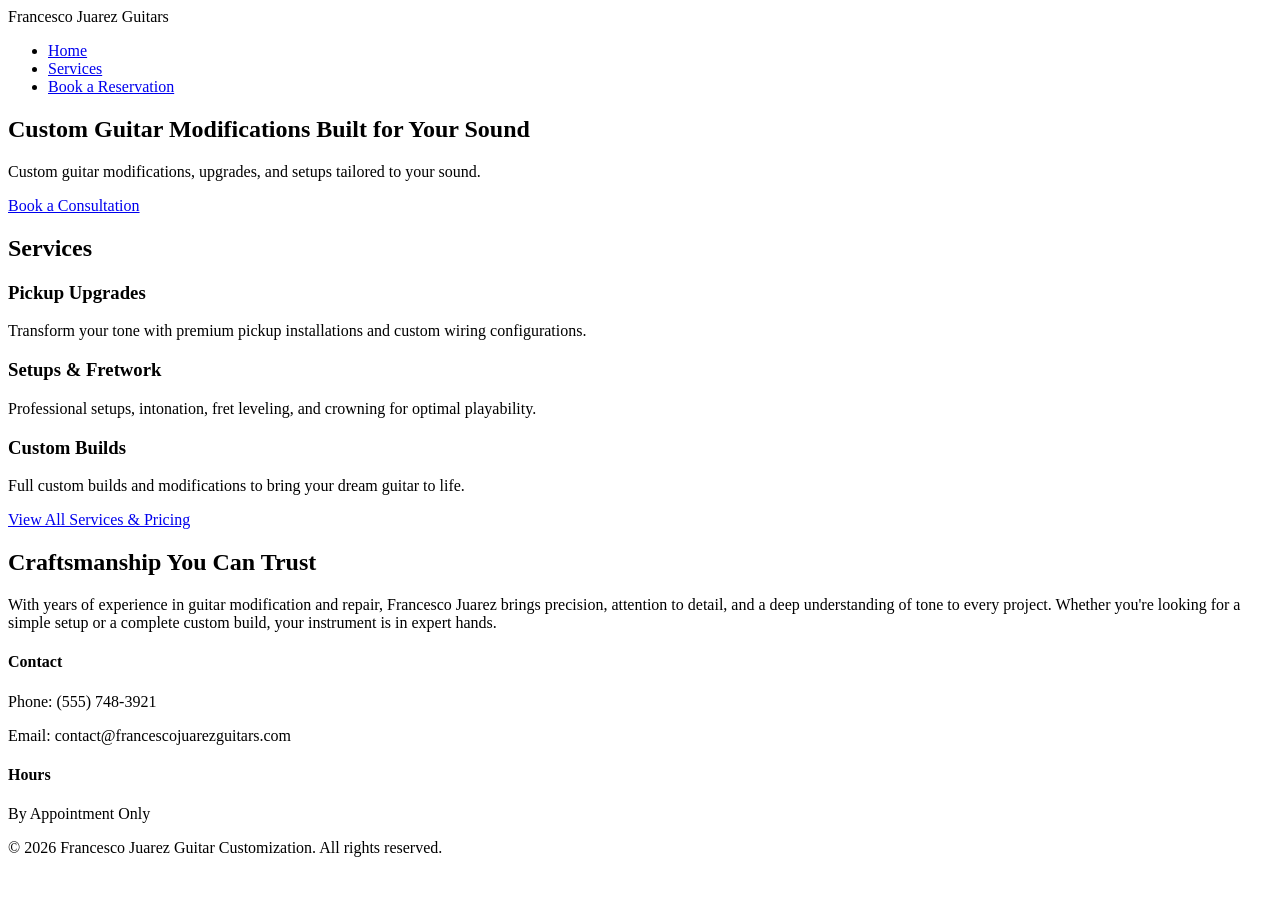
==== index.html @ 1827bc81 "Create index.html for guitar customization site Add a complete HTML structure for the Francesco Juar" ====
<!DOCTYPE html>
<html lang="en">
<head>
    <meta charset="UTF-8">
    <meta name="viewport" content="width=device-width, initial-scale=1.0">
    <title>Francesco Juarez Guitar Customization</title>
    <link rel="stylesheet" href="styles.css">
</head>
<body>
    <nav class="navbar">
        <div class="container">
            <div class="nav-brand">Francesco Juarez Guitars</div>
            <ul class="nav-links">
                <li><a href="index.html" class="active">Home</a></li>
                <li><a href="services.html">Services</a></li>
                <li><a href="book.html">Book a Reservation</a></li>
            </ul>
        </div>
    </nav>

    <section class="hero">
        <div class="container">
            <h1>Custom Guitar Modifications Built for Your Sound</h1>
            <p class="hero-subtitle">Custom guitar modifications, upgrades, and setups tailored to your sound.</p>
            <a href="book.html" class="btn btn-primary">Book a Consultation</a>
        </div>
    </section>

    <section class="services-preview">
        <div class="container">
            <h2>Services</h2>
            <div class="services-grid">
                <div class="service-card">
                    <div class="service-icon"></div>
                    <h3>Pickup Upgrades</h3>
                    <p>Transform your tone with premium pickup installations and custom wiring configurations.</p>
                </div>
                <div class="service-card">
                    <div class="service-icon"></div>
                    <h3>Setups & Fretwork</h3>
                    <p>Professional setups, intonation, fret leveling, and crowning for optimal playability.</p>
                </div>
                <div class="service-card">
                    <div class="service-icon"></div>
                    <h3>Custom Builds</h3>
                    <p>Full custom builds and modifications to bring your dream guitar to life.</p>
                </div>
            </div>
            <div class="services-cta">
                <a href="services.html" class="btn btn-secondary">View All Services & Pricing</a>
            </div>
        </div>
    </section>

    <section class="about">
        <div class="container">
            <h2>Craftsmanship You Can Trust</h2>
            <p>With years of experience in guitar modification and repair, Francesco Juarez brings precision, attention to detail, and a deep understanding of tone to every project. Whether you're looking for a simple setup or a complete custom build, your instrument is in expert hands.</p>
        </div>
    </section>

    <footer class="footer">
        <div class="container">
            <div class="footer-content">
                <div class="footer-section">
                    <h4>Contact</h4>
                    <p>Phone: (555) 748-3921</p>
                    <p>Email: contact@francescojuarezguitars.com</p>
                </div>
                <div class="footer-section">
                    <h4>Hours</h4>
                    <p>By Appointment Only</p>
                </div>
            </div>
            <div class="footer-bottom">
                <p>&copy; 2026 Francesco Juarez Guitar Customization. All rights reserved.</p>
            </div>
        </div>
    </footer>
</body>
</html>
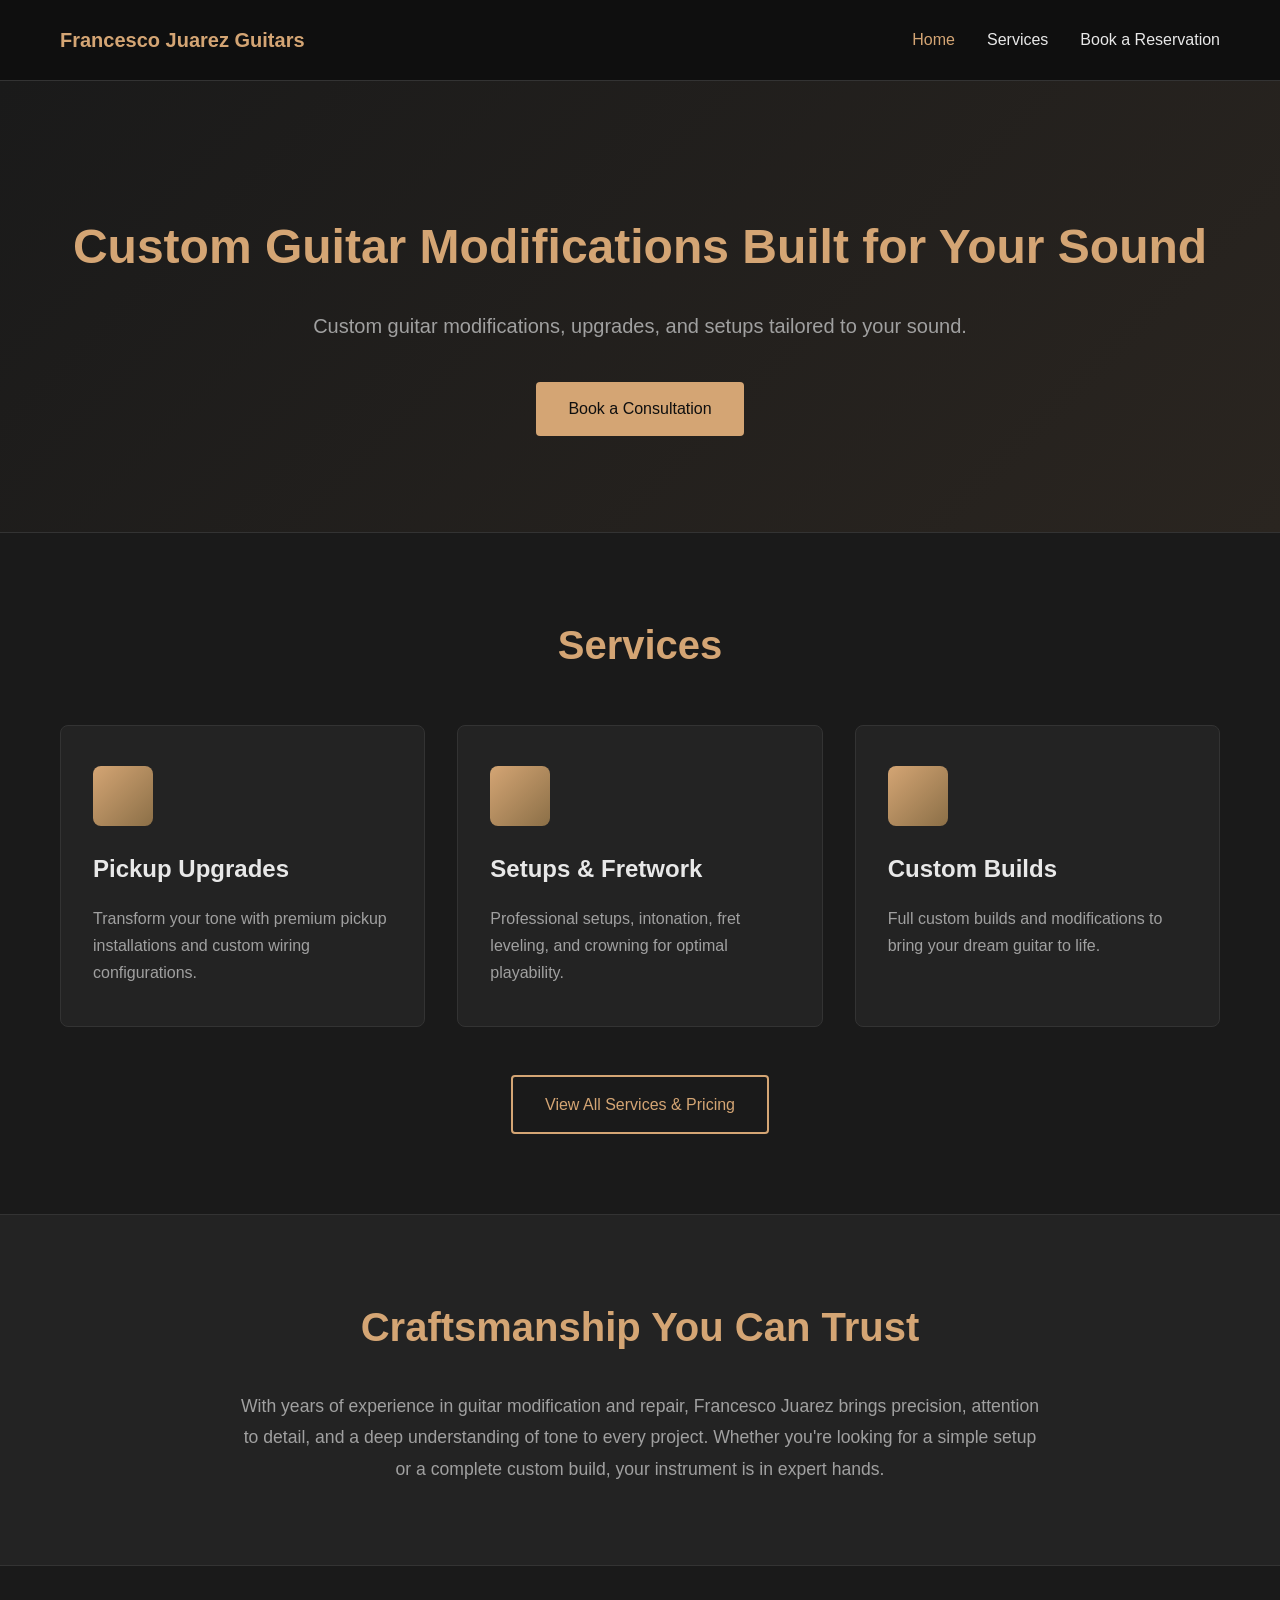
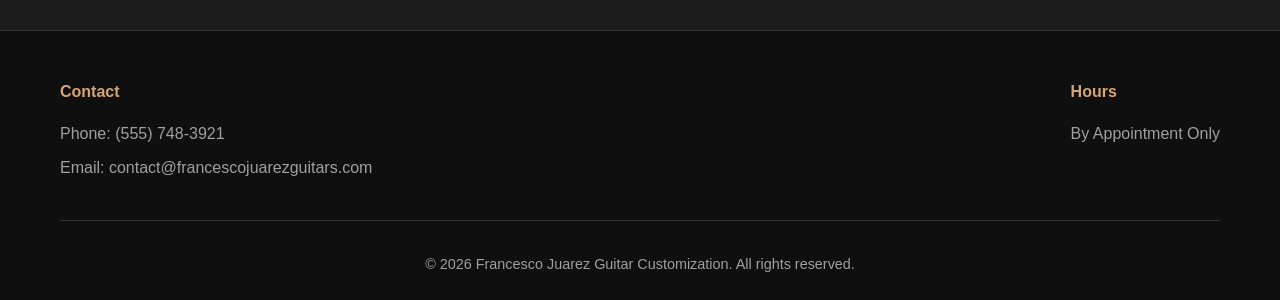
==== commit 4083bf1d: "Enhance hero and services sections with backgrounds Updated hero and services sections with backgrou" ====
--- a/index.html
+++ b/index.html
@@ -18,39 +18,41 @@
         </div>
     </nav>
 
-    <section class="hero">
-        <div class="container">
-            <h1>Custom Guitar Modifications Built for Your Sound</h1>
-            <p class="hero-subtitle">Custom guitar modifications, upgrades, and setups tailored to your sound.</p>
-            <a href="book.html" class="btn btn-primary">Book a Consultation</a>
-        </div>
-    </section>
+    <section class="hero hero-with-bg">
+    <div class="hero-overlay"></div>
+    <div class="container hero-content">
+        <h1>Custom Guitar Modifications Built for Your Sound</h1>
+        <p class="hero-subtitle">Custom guitar modifications, upgrades, and setups tailored to your sound.</p>
+        <a href="book.html" class="btn btn-primary">Book a Consultation</a>
+    </div>
+</section>
 
-    <section class="services-preview">
-        <div class="container">
-            <h2>Services</h2>
-            <div class="services-grid">
-                <div class="service-card">
-                    <div class="service-icon"></div>
-                    <h3>Pickup Upgrades</h3>
-                    <p>Transform your tone with premium pickup installations and custom wiring configurations.</p>
-                </div>
-                <div class="service-card">
-                    <div class="service-icon"></div>
-                    <h3>Setups & Fretwork</h3>
-                    <p>Professional setups, intonation, fret leveling, and crowning for optimal playability.</p>
-                </div>
-                <div class="service-card">
-                    <div class="service-icon"></div>
-                    <h3>Custom Builds</h3>
-                    <p>Full custom builds and modifications to bring your dream guitar to life.</p>
-                </div>
+    <section class="services-preview services-with-bg">
+    <div class="services-overlay"></div>
+    <div class="container">
+        <h2>Services</h2>
+        <div class="services-grid">
+            <div class="service-card">
+                <div class="service-icon"></div>
+                <h3>Pickup Upgrades</h3>
+                <p>Transform your tone with premium pickup installations and custom wiring configurations.</p>
             </div>
-            <div class="services-cta">
-                <a href="services.html" class="btn btn-secondary">View All Services & Pricing</a>
+            <div class="service-card">
+                <div class="service-icon"></div>
+                <h3>Setups & Fretwork</h3>
+                <p>Professional setups, intonation, fret leveling, and crowning for optimal playability.</p>
+            </div>
+            <div class="service-card">
+                <div class="service-icon"></div>
+                <h3>Custom Builds</h3>
+                <p>Full custom builds and modifications to bring your dream guitar to life.</p>
             </div>
         </div>
-    </section>
+        <div class="services-cta">
+            <a href="services.html" class="btn btn-secondary">View All Services & Pricing</a>
+        </div>
+    </div>
+</section>
 
     <section class="about">
         <div class="container">
--- a/styles.css
+++ b/styles.css
@@ -0,0 +1,467 @@
+* {
+    margin: 0;
+    padding: 0;
+    box-sizing: border-box;
+}
+
+:root {
+    --primary-color: #d4a574;
+    --secondary-color: #8b6f47;
+    --dark-bg: #1a1a1a;
+    --darker-bg: #0f0f0f;
+    --card-bg: #232323;
+    --text-light: #e8e8e8;
+    --text-gray: #a0a0a0;
+    --border-color: #333;
+}
+
+body {
+    font-family: -apple-system, BlinkMacSystemFont, 'Segoe UI', Roboto, Oxygen, Ubuntu, Cantarell, sans-serif;
+    background-color: var(--dark-bg);
+    color: var(--text-light);
+    line-height: 1.6;
+}
+
+.container {
+    max-width: 1200px;
+    margin: 0 auto;
+    padding: 0 20px;
+}
+
+/* Navigation */
+.navbar {
+    background-color: var(--darker-bg);
+    padding: 1.5rem 0;
+    border-bottom: 1px solid var(--border-color);
+    position: sticky;
+    top: 0;
+    z-index: 100;
+}
+
+.navbar .container {
+    display: flex;
+    justify-content: space-between;
+    align-items: center;
+}
+
+.nav-brand {
+    font-size: 1.25rem;
+    font-weight: 600;
+    color: var(--primary-color);
+}
+
+.nav-links {
+    display: flex;
+    list-style: none;
+    gap: 2rem;
+}
+
+.nav-links a {
+    color: var(--text-light);
+    text-decoration: none;
+    transition: color 0.3s;
+}
+
+.nav-links a:hover,
+.nav-links a.active {
+    color: var(--primary-color);
+}
+
+/* Hero Section */
+.hero {
+    background: linear-gradient(135deg, #1a1a1a 0%, #2a2520 100%);
+    padding: 8rem 0 6rem;
+    text-align: center;
+    border-bottom: 1px solid var(--border-color);
+}
+
+.hero h1 {
+    font-size: 3rem;
+    margin-bottom: 1.5rem;
+    color: var(--primary-color);
+    font-weight: 700;
+}
+
+.hero-subtitle {
+    font-size: 1.25rem;
+    color: var(--text-gray);
+    margin-bottom: 2.5rem;
+    max-width: 700px;
+    margin-left: auto;
+    margin-right: auto;
+}
+
+/* Buttons */
+.btn {
+    display: inline-block;
+    padding: 0.9rem 2rem;
+    text-decoration: none;
+    border-radius: 4px;
+    transition: all 0.3s;
+    font-weight: 500;
+    border: none;
+    cursor: pointer;
+    font-size: 1rem;
+}
+
+.btn-primary {
+    background-color: var(--primary-color);
+    color: var(--darker-bg);
+}
+
+.btn-primary:hover {
+    background-color: #e0b586;
+    transform: translateY(-2px);
+}
+
+.btn-secondary {
+    background-color: transparent;
+    color: var(--primary-color);
+    border: 2px solid var(--primary-color);
+}
+
+.btn-secondary:hover {
+    background-color: var(--primary-color);
+    color: var(--darker-bg);
+}
+
+/* Services Preview */
+.services-preview {
+    padding: 5rem 0;
+}
+
+.services-preview h2 {
+    text-align: center;
+    font-size: 2.5rem;
+    margin-bottom: 3rem;
+    color: var(--primary-color);
+}
+
+.services-grid {
+    display: flex;
+    gap: 2rem;
+    margin-bottom: 3rem;
+}
+
+.service-card {
+    flex: 1;
+    background-color: var(--card-bg);
+    padding: 2.5rem 2rem;
+    border-radius: 8px;
+    border: 1px solid var(--border-color);
+    transition: transform 0.3s, border-color 0.3s;
+}
+
+.service-card:hover {
+    transform: translateY(-5px);
+    border-color: var(--primary-color);
+}
+
+.service-icon {
+    width: 60px;
+    height: 60px;
+    background: linear-gradient(135deg, var(--primary-color), var(--secondary-color));
+    border-radius: 8px;
+    margin-bottom: 1.5rem;
+}
+
+.service-card h3 {
+    font-size: 1.5rem;
+    margin-bottom: 1rem;
+    color: var(--text-light);
+}
+
+.service-card p {
+    color: var(--text-gray);
+    line-height: 1.7;
+}
+
+.services-cta {
+    text-align: center;
+}
+
+/* About Section */
+.about {
+    padding: 5rem 0;
+    background-color: var(--card-bg);
+    border-top: 1px solid var(--border-color);
+    border-bottom: 1px solid var(--border-color);
+}
+
+.about h2 {
+    text-align: center;
+    font-size: 2.5rem;
+    margin-bottom: 2rem;
+    color: var(--primary-color);
+}
+
+.about p {
+    max-width: 800px;
+    margin: 0 auto;
+    text-align: center;
+    font-size: 1.1rem;
+    color: var(--text-gray);
+    line-height: 1.8;
+}
+
+/* Page Header */
+.page-header {
+    background: linear-gradient(135deg, #1a1a1a 0%, #2a2520 100%);
+    padding: 5rem 0 3rem;
+    text-align: center;
+    border-bottom: 1px solid var(--border-color);
+}
+
+.page-header h1 {
+    font-size: 2.5rem;
+    margin-bottom: 1rem;
+    color: var(--primary-color);
+}
+
+.page-header p {
+    font-size: 1.1rem;
+    color: var(--text-gray);
+}
+
+/* Services Detail */
+.services-detail {
+    padding: 4rem 0;
+}
+
+.service-item {
+    background-color: var(--card-bg);
+    padding: 2rem;
+    margin-bottom: 1.5rem;
+    border-radius: 8px;
+    border: 1px solid var(--border-color);
+}
+
+.service-item h3 {
+    font-size: 1.5rem;
+    margin-bottom: 0.5rem;
+    color: var(--primary-color);
+}
+
+.service-item .price {
+    font-size: 1.25rem;
+    color: var(--text-light);
+    font-weight: 600;
+    margin-bottom: 1rem;
+}
+
+.service-item p {
+    color: var(--text-gray);
+    line-height: 1.7;
+}
+
+.disclaimer {
+    background-color: var(--darker-bg);
+    padding: 2rem;
+    margin: 3rem 0;
+    border-radius: 8px;
+    border-left: 4px solid var(--primary-color);
+}
+
+.disclaimer h4 {
+    color: var(--primary-color);
+    margin-bottom: 1rem;
+    font-size: 1.25rem;
+}
+
+.disclaimer p {
+    color: var(--text-gray);
+    line-height: 1.7;
+}
+
+/* Booking Form */
+.booking-form {
+    padding: 4rem 0;
+}
+
+.consultation-form {
+    max-width: 700px;
+    margin: 0 auto 3rem;
+    background-color: var(--card-bg);
+    padding: 3rem;
+    border-radius: 8px;
+    border: 1px solid var(--border-color);
+}
+
+.form-group {
+    margin-bottom: 1.5rem;
+}
+
+.form-row {
+    display: flex;
+    gap: 1.5rem;
+}
+
+.form-row .form-group {
+    flex: 1;
+}
+
+.form-group label {
+    display: block;
+    margin-bottom: 0.5rem;
+    color: var(--text-light);
+    font-weight: 500;
+}
+
+.form-group input,
+.form-group textarea {
+    width: 100%;
+    padding: 0.9rem;
+    background-color: var(--darker-bg);
+    border: 1px solid var(--border-color);
+    border-radius: 4px;
+    color: var(--text-light);
+    font-size: 1rem;
+    font-family: inherit;
+    transition: border-color 0.3s;
+}
+
+.form-group input:focus,
+.form-group textarea:focus {
+    outline: none;
+    border-color: var(--primary-color);
+}
+
+.form-group textarea {
+    resize: vertical;
+}
+
+.form-submit {
+    margin-top: 2rem;
+}
+
+.form-submit .btn {
+    width: 100%;
+    font-size: 1.1rem;
+}
+
+.form-note {
+    margin-top: 1.5rem;
+    text-align: center;
+    color: var(--text-gray);
+    font-size: 0.9rem;
+}
+
+.contact-info-box {
+    max-width: 700px;
+    margin: 0 auto;
+    text-align: center;
+    background-color: var(--darker-bg);
+    padding: 2.5rem;
+    border-radius: 8px;
+    border: 1px solid var(--border-color);
+}
+
+.contact-info-box h3 {
+    color: var(--primary-color);
+    margin-bottom: 1rem;
+    font-size: 1.5rem;
+}
+
+.contact-info-box p {
+    color: var(--text-gray);
+    margin-bottom: 0.5rem;
+}
+
+.contact-detail {
+    color: var(--text-light);
+    font-size: 1.1rem;
+}
+
+/* Footer */
+.footer {
+    background-color: var(--darker-bg);
+    padding: 3rem 0 1.5rem;
+    border-top: 1px solid var(--border-color);
+    margin-top: 4rem;
+}
+
+.footer-content {
+    display: flex;
+    justify-content: space-between;
+    margin-bottom: 2rem;
+}
+
+.footer-section h4 {
+    color: var(--primary-color);
+    margin-bottom: 1rem;
+}
+
+.footer-section p {
+    color: var(--text-gray);
+    margin-bottom: 0.5rem;
+}
+
+.footer-bottom {
+    text-align: center;
+    padding-top: 2rem;
+    border-top: 1px solid var(--border-color);
+}
+
+.footer-bottom p {
+    color: var(--text-gray);
+    font-size: 0.9rem;
+}
+
+/* Mobile Responsive */
+@media (max-width: 768px) {
+    .nav-links {
+        gap: 1rem;
+        font-size: 0.9rem;
+    }
+
+    .hero h1 {
+        font-size: 2rem;
+    }
+
+    .hero-subtitle {
+        font-size: 1rem;
+    }
+
+    .services-grid {
+        flex-direction: column;
+    }
+
+    .form-row {
+        flex-direction: column;
+    }
+
+    .footer-content {
+        flex-direction: column;
+        gap: 2rem;
+        text-align: center;
+    }
+
+    .page-header h1 {
+        font-size: 2rem;
+    }
+
+    .consultation-form {
+        padding: 2rem 1.5rem;
+    }
+}
+
+@media (max-width: 480px) {
+    .navbar .container {
+        flex-direction: column;
+        gap: 1rem;
+    }
+
+    .nav-links {
+        flex-direction: column;
+        text-align: center;
+        gap: 0.5rem;
+    }
+
+    .hero {
+        padding: 4rem 0 3rem;
+    }
+
+    .hero h1 {
+        font-size: 1.75rem;
+    }
+}
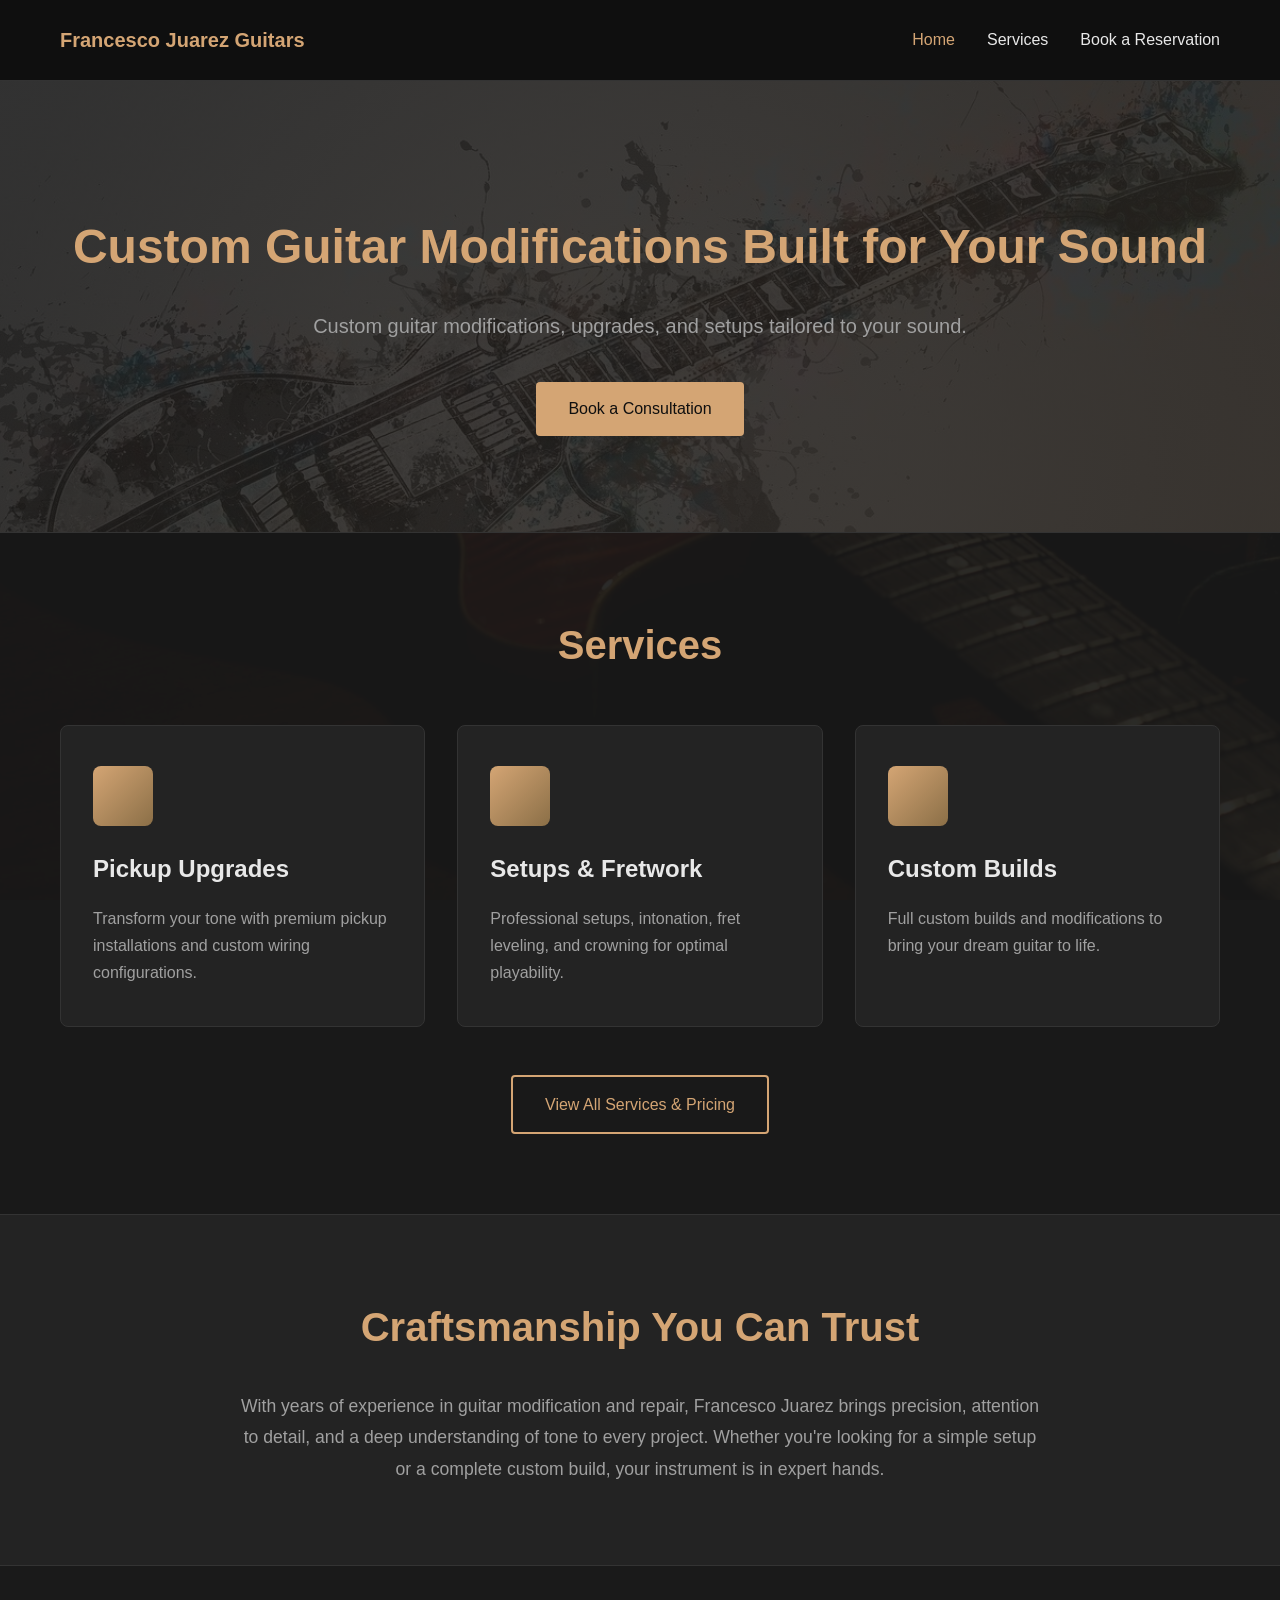
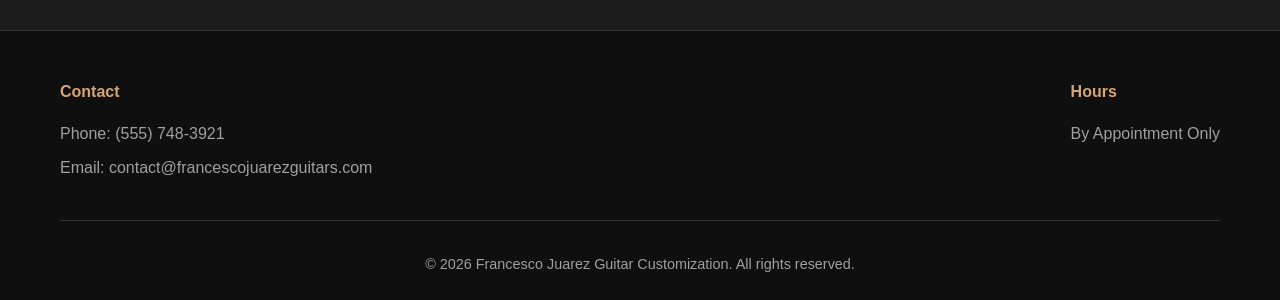
==== commit 98789448: "Add comment to force rebuild Added a comment to force rebuild." ====
--- a/index.html
+++ b/index.html
@@ -81,3 +81,5 @@
     </footer>
 </body>
 </html>
+
+<!-- force rebuild -->
--- a/styles.css
+++ b/styles.css
@@ -465,3 +465,94 @@
         font-size: 1.75rem;
     }
 }
+/* Hero Section with Background */
+.hero-with-bg {
+    position: relative;
+    background-image: url('../images/guitar-hero.jpg');
+    background-size: cover;
+    background-position: center;
+    background-attachment: fixed;
+}
+
+.hero-overlay {
+    position: absolute;
+    top: 0;
+    left: 0;
+    width: 100%;
+    height: 100%;
+    background: linear-gradient(135deg, rgba(26, 26, 26, 0.85) 0%, rgba(42, 37, 32, 0.9) 100%);
+}
+
+.hero-content {
+    position: relative;
+    z-index: 1;
+}
+
+/* Services Section with Background */
+.services-with-bg {
+    position: relative;
+    background-image: url('../images/guitar-workshop.jpg');
+    background-size: cover;
+    background-position: center;
+    background-attachment: fixed;
+}
+
+.services-overlay {
+    position: absolute;
+    top: 0;
+    left: 0;
+    width: 100%;
+    height: 100%;
+    background-color: rgba(26, 26, 26, 0.92);
+}
+
+.services-with-bg .container {
+    position: relative;
+    z-index: 1;
+}
+
+/* Page Header with Background */
+.page-header-with-bg {
+    position: relative;
+    background-image: url('../images/guitar-detail.jpg');
+    background-size: cover;
+    background-position: center;
+}
+
+.page-header-overlay {
+    position: absolute;
+    top: 0;
+    left: 0;
+    width: 100%;
+    height: 100%;
+    background: linear-gradient(135deg, rgba(26, 26, 26, 0.88) 0%, rgba(42, 37, 32, 0.92) 100%);
+}
+
+.page-header-content {
+    position: relative;
+    z-index: 1;
+}
+
+/* Mobile Adjustments for Backgrounds */
+@media (max-width: 768px) {
+    .hero-with-bg,
+    .services-with-bg,
+    .page-header-with-bg {
+        background-attachment: scroll;
+    }
+}
+```
+
+## Folder Structure
+
+Create this folder structure in your project:
+```
+/
+├── index.html
+├── services.html
+├── book.html
+├── styles.css
+└── images/
+    ├── guitar-hero.jpg
+    ├── guitar-workshop.jpg
+    └── guitar-detail.jpg
